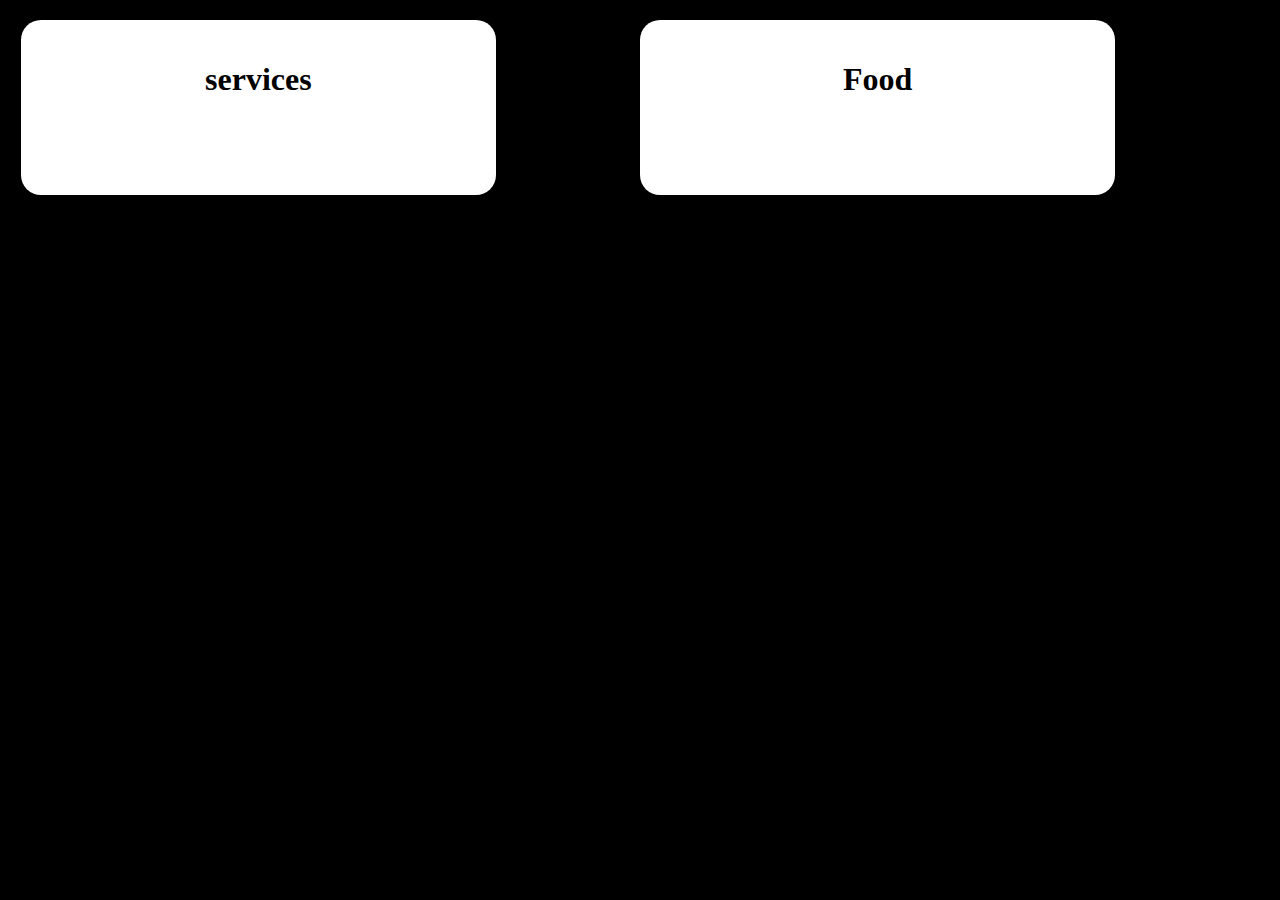
==== amenities.html @ 73bfc089 "added two files for amenities webpage" ====
<!DOCTYPE html>
<html lang="en">
<head>
    <meta charset="UTF-8">
    <meta name="viewport" content="width=device-width, initial-scale=1.0">
    <title>Document</title>
    <link rel="stylesheet" href="acss.css">
</head>
<body>
    <div class="services">
        <div class="text">
            <h1>services</h1>
        </div>
    
    </div>
    <div class="food">
       <div class="text">
        <h1>Food</h1>
       </div>
        
    </div>
    <div class="spa">
        <div class="text">
            <h1>Spa</h1>
        </div>
        
    </div>
        
    
    
</body>
</html>
---- acss.css ----
body{
    background-color: black;
}

.text{
    color: black;
    text-align: center;
}
.services{
    left: 1vw;
    position: relative;
    
    margin-top: 20px;
    border-radius: 20px;
    background-color: rgb(255,255,255);
    background-position: center;
    padding: 20px;
    width: 34vw;
    height: 15vh;
   
}

.food{
    position: absolute;
    top: 0px;
    left: 50vw;
   margin-top: 20px;
   border-radius: 20px;
   background-color: rgb(255,255,255);
   background-position: center;
   padding: 20px;
   width: 34vw;
   height: 15vh;
}
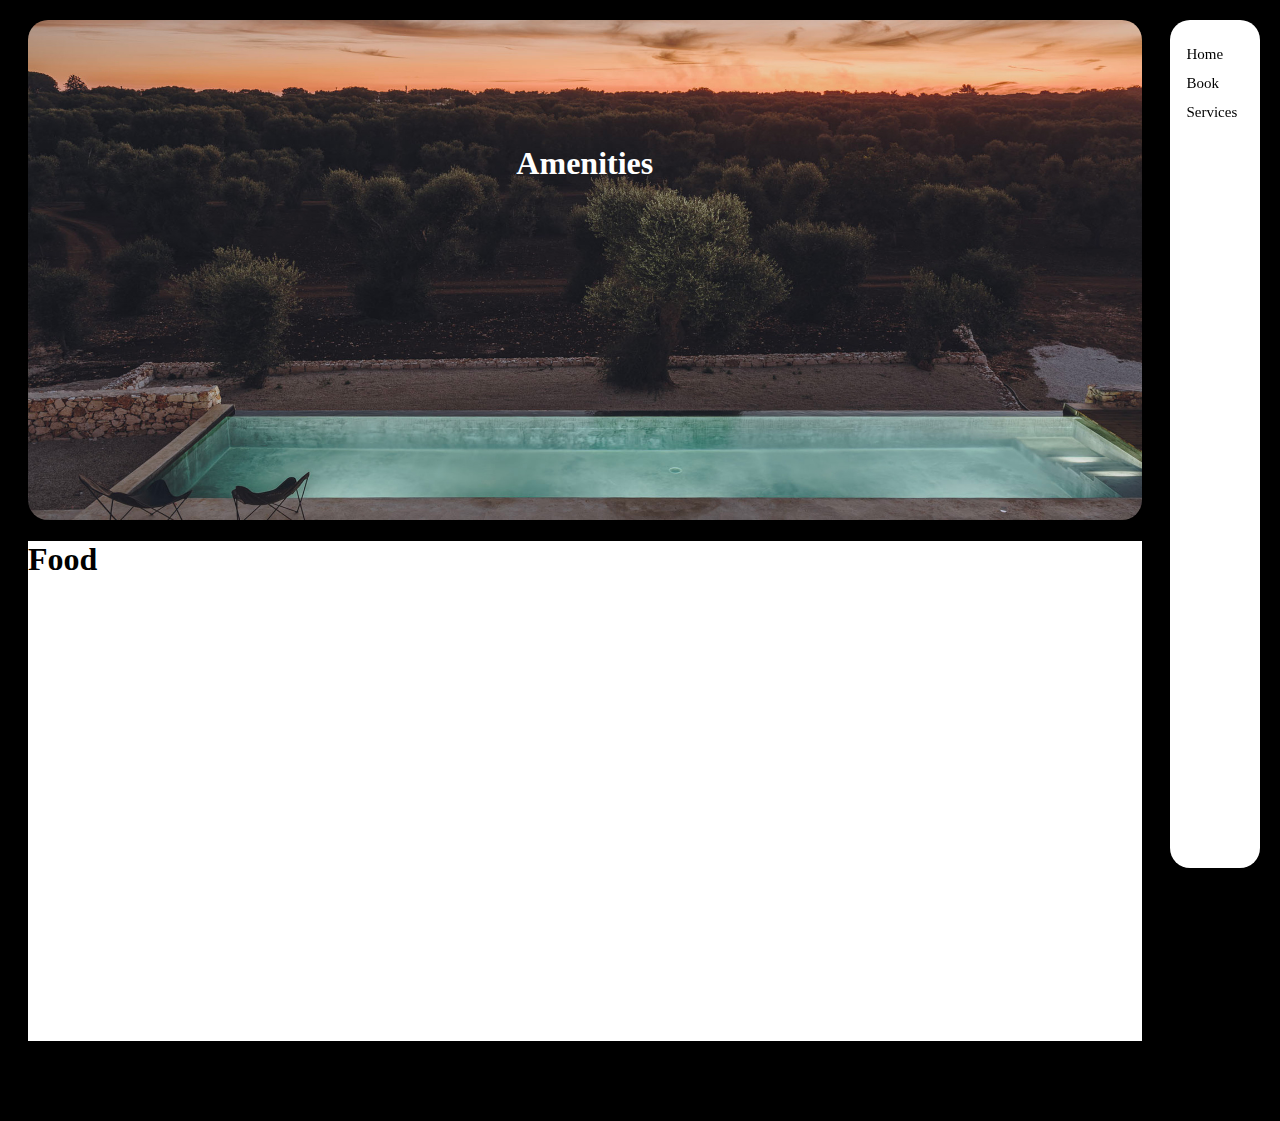
==== commit 5200aedc: "worked a bit on my page" ====
--- a/amenities.html
+++ b/amenities.html
@@ -7,13 +7,23 @@
     <link rel="stylesheet" href="acss.css">
 </head>
 <body>
-    <div class="services">
-        <div class="text">
-            <h1>services</h1>
-        </div>
+
+    <div class="sidenav">
+        <a href="index.html">Home</a>
+        <a href="#">Book</a>
+        <a href="#">Services</a>
+    </div>
+
+    <div class="services-container">
+        <img src="12.jpg" alt="">
+    <div class="services-text">
+        <h1>Amenities</h1>
+    </div>  
+        
+    
     
     </div>
-    <div class="food">
+    <div class="food-container">
        <div class="text">
         <h1>Food</h1>
        </div>
--- a/acss.css
+++ b/acss.css
@@ -1,34 +1,47 @@
 body{
     background-color: black;
 }
-
-.text{
-    color: black;
-    text-align: center;
-}
-.services{
-    left: 1vw;
-    position: relative;
-    
-    margin-top: 20px;
+.sidenav {
+    right: 20px;
+    height: 92vh;
+    width: 7vw; 
+    position: fixed; 
+    background-color: rgb(255, 255, 255); 
+    overflow-x: hidden;
+    padding-top: 20px;
     border-radius: 20px;
-    background-color: rgb(255,255,255);
-    background-position: center;
-    padding: 20px;
-    width: 34vw;
-    height: 15vh;
+}    
+.sidenav a {
+    padding: 6px 8px 6px 16px;
+    font-size: 15px;
+    text-decoration: none;
+    color: #000000;
+    display: block;
+  }
+.services-container{
+   width: 87vw;
+   height: 500px;
+   margin-left: 20px;
+   margin-top: 20px;
+   
    
 }
+.services-container img{
+    width: 87vw;
+    height: 500px;
+    border-radius: 20px;
 
-.food{
-    position: absolute;
-    top: 0px;
-    left: 50vw;
-   margin-top: 20px;
-   border-radius: 20px;
-   background-color: rgb(255,255,255);
-   background-position: center;
-   padding: 20px;
-   width: 34vw;
-   height: 15vh;
+}
+.services-text{
+    text-align: center;
+    color: white;
+   margin-top: -400px;
+
+}
+.food-container{
+    width: 87vw;
+    height: 500px;
+    margin-left: 20px;
+    margin-top: 20px;
+    background-color: white;
 }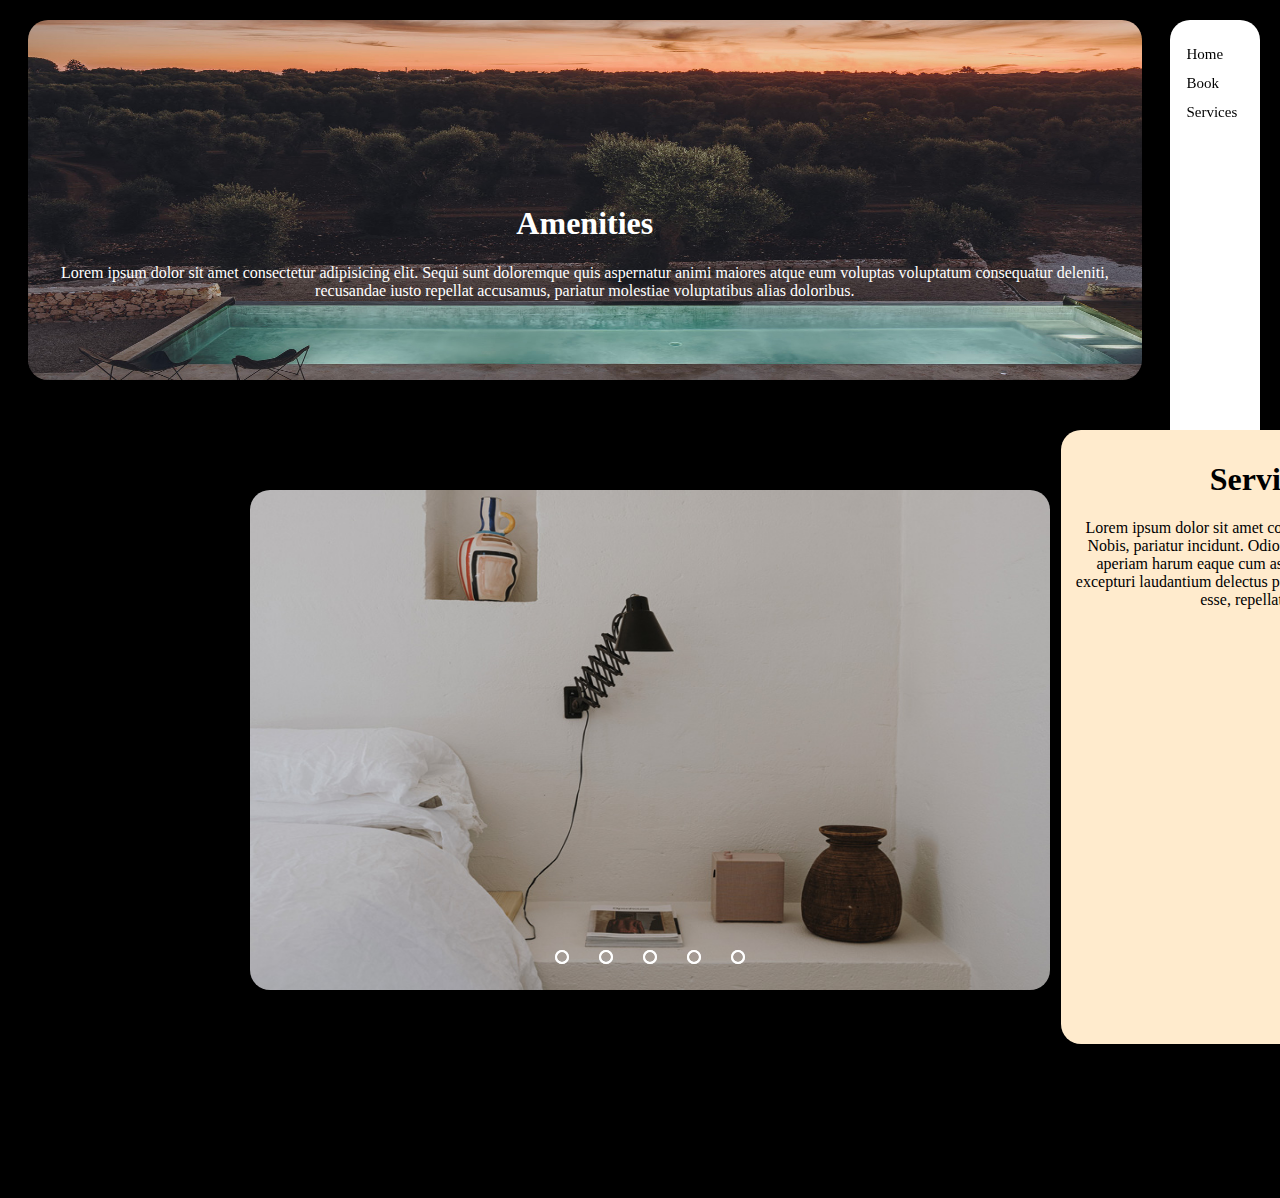
==== commit 6d2c4b7b: "worked a lot on my page and made an image slider" ====
--- a/amenities.html
+++ b/amenities.html
@@ -7,6 +7,7 @@
     <link rel="stylesheet" href="acss.css">
 </head>
 <body>
+    <div id="preloader"></div>
 
     <div class="sidenav">
         <a href="index.html">Home</a>
@@ -18,25 +19,86 @@
         <img src="12.jpg" alt="">
     <div class="services-text">
         <h1>Amenities</h1>
+        <p>Lorem ipsum dolor sit amet consectetur adipisicing elit. Sequi sunt doloremque quis aspernatur animi maiores atque eum voluptas voluptatum consequatur deleniti, recusandae iusto repellat accusamus, pariatur molestiae voluptatibus alias doloribus.</p>
     </div>  
-        
+
+    </div>
+    <div class="food-slides">
+        <section class="section">
+            <div class="slider">
+                <div class="slide">
+                    <input type="radio" name="radio-btn" id="radio1">
+                    <input type="radio" name="radio-btn" id="radio2">
+                    <input type="radio" name="radio-btn" id="radio3">
+                    <input type="radio" name="radio-btn" id="radio4">
+                    <input type="radio" name="radio-btn" id="radio5">
     
+                    <div class="st first">
+                        <img src="25.jpg" alt="">
+                    </div>
+                    <div class="st">
+                        <img src="29.jpg" alt="">
+                    </div>
+                    <div class="st">
+                        <img src="27.jpg" alt="">
+                    </div>
+                    <div class="st">
+                        <img src="30.jpg" alt="">
+                    </div>
+                    <div class="st">
+                        <img src="20.jpg" alt="">
+                    </div>
     
+                    <div class="nav-auto">
+                        <div class="a-b1"></div>
+                        <div class="a-b2"></div>
+                        <div class="a-b3"></div>
+                        <div class="a-b4"></div>
+                        <div class="a-b5"></div>
+                    </div>
+                </div>
+    
+                <div class="nav-m">
+                    <label for="radio1" class="m-btn"></label>
+                    <label for="radio2" class="m-btn"></label>
+                    <label for="radio3" class="m-btn"></label>
+                    <label for="radio4" class="m-btn"></label>
+                    <label for="radio5" class="m-btn"></label>
+                </div>
+            </div>
+    
+        </section>
     </div>
-    <div class="food-container">
-       <div class="text">
-        <h1>Food</h1>
-       </div>
-        
-    </div>
-    <div class="spa">
-        <div class="text">
-            <h1>Spa</h1>
+
+    <div class="services-description-container">
+        <div class="description">
+            <h1>Services</h1>
+            <p>Lorem ipsum dolor sit amet consectetur, adipisicing elit. Nobis, pariatur incidunt. Odio dignissimos accusantium aperiam harum eaque cum asperiores minus laborum excepturi laudantium delectus porro nostrum necessitatibus esse, repellat omnis!</p>
         </div>
         
     </div>
+
+    
+
+    
         
-    
-    
+    <script >
+        var loader = document.getElementById("preloader");
+
+        window.addEventListener("load", function(){
+            loader.style.display="none";
+        })
+    </script>
+    <script type="text/javascript">
+        var counter=1;
+        setInterval(function(){
+            document.getElementById('radio' + counter).checked=true;
+            counter++;
+            if(counter > 5){
+                counter=1;
+            }
+        },5000);
+
+    </script>
 </body>
 </html>--- a/acss.css
+++ b/acss.css
@@ -6,7 +6,7 @@
     height: 92vh;
     width: 7vw; 
     position: fixed; 
-    background-color: rgb(255, 255, 255); 
+    background: white; 
     overflow-x: hidden;
     padding-top: 20px;
     border-radius: 20px;
@@ -20,7 +20,7 @@
   }
 .services-container{
    width: 87vw;
-   height: 500px;
+   height: 40vh;
    margin-left: 20px;
    margin-top: 20px;
    
@@ -28,20 +28,161 @@
 }
 .services-container img{
     width: 87vw;
-    height: 500px;
+    height: 40vh;
     border-radius: 20px;
 
 }
 .services-text{
     text-align: center;
     color: white;
-   margin-top: -400px;
+   margin-top: -200px;
 
 }
-.food-container{
-    width: 87vw;
+
+
+
+
+
+
+
+
+.food-slides{
+    padding: 0;
+    margin-left: 20px;
+    margin-top: -90px;
+    height: 100vh;
+    justify-self: center;
+    align-items: center;
+    background-color:black;
+}
+.section{
+    margin: 0;
+    padding: 0;
+    height: 100vh;
+    display: flex;
+    justify-self: center;
+    align-items: center;
+}
+.slider{
+    width: 800px;
     height: 500px;
-    margin-left: 20px;
-    margin-top: 20px;
+    border-radius: 20px;
+    overflow: hidden;
+}
+.slide{
+    width: 500%;
+    height: 500pv;
+    display: flex;
+}
+.slide input{
+    display: none;
+}
+.st{
+    width: 20%;
+    transition: 1s;
+}
+.st img{
+    width: 800px;
+    height: 500px;
+}
+.nav-m{
+    position: absolute;
+    width: 800px;
+    margin-top: -44px;
+    display: flex;
+    justify-content: center;
+    
+}
+.m-btn{
+    border: 2px solid white;
+    padding: 5px;
+
+    border-radius: 20px;
+    cursor: pointer;
+    transition: 1s;
+}
+.m-btn:not(:last-child){
+    margin-right: 30px;
+}
+.m-btn:hover{
     background-color: white;
+}
+#radio1:checked ~.first{
+    margin-left: 0;
+}
+#radio2:checked ~.first{
+    margin-left: -20%;
+}
+#radio3:checked ~.first{
+    margin-left: -40%;
+}
+#radio4:checked ~.first{
+    margin-left: -60%;
+}
+#radio5:checked ~.first{
+    margin-left: -80%;
+}
+
+.nav-auto{
+    position: absolute;
+    width: 800px;
+    margin-top: 460px;
+    display: flex;
+    justify-content: center;
+}
+.nav-auto div{
+    border: 2px solid white;
+    padding: 5px;
+    border-radius: 10px;
+    transition: 1s;
+}
+.nav-auto div:not(:last-child){
+    margin-right: 30px;
+    justify-content: center;
+}
+#radio1:checked ~ .nav-auto .a-b1{
+    background-color: white;
+}
+#radio2:checked ~ .nav-auto .a-b2{
+    background-color: white;
+}
+#radio3:checked ~ .nav-auto .a-b3{
+    background-color: white;
+}
+#radio4:checked ~ .nav-auto .a-b4{
+    background-color: white;
+}
+#radio5:checked ~ .nav-auto .a-b5{
+    background-color: white;
+}
+.services-description-container{
+    
+    width: 32vw;
+    height: 66vh;
+    position: absolute;
+    margin-left: 117vh;
+    margin-top: -84.5vh;
+    
+}
+.description{
+    height: 66vh;
+    padding: 10px;
+    text-align: center;
+    color: black;
+    border-radius: 20px;
+    background-color: blanchedalmond;
+    
+}
+
+
+
+
+#preloader{
+    background: #000000 url(loader.gif) no-repeat center center;
+    background-size: 30%;
+    height:100vh;
+    width: 100%;
+    position: fixed;
+    z-index: 100;
+
 }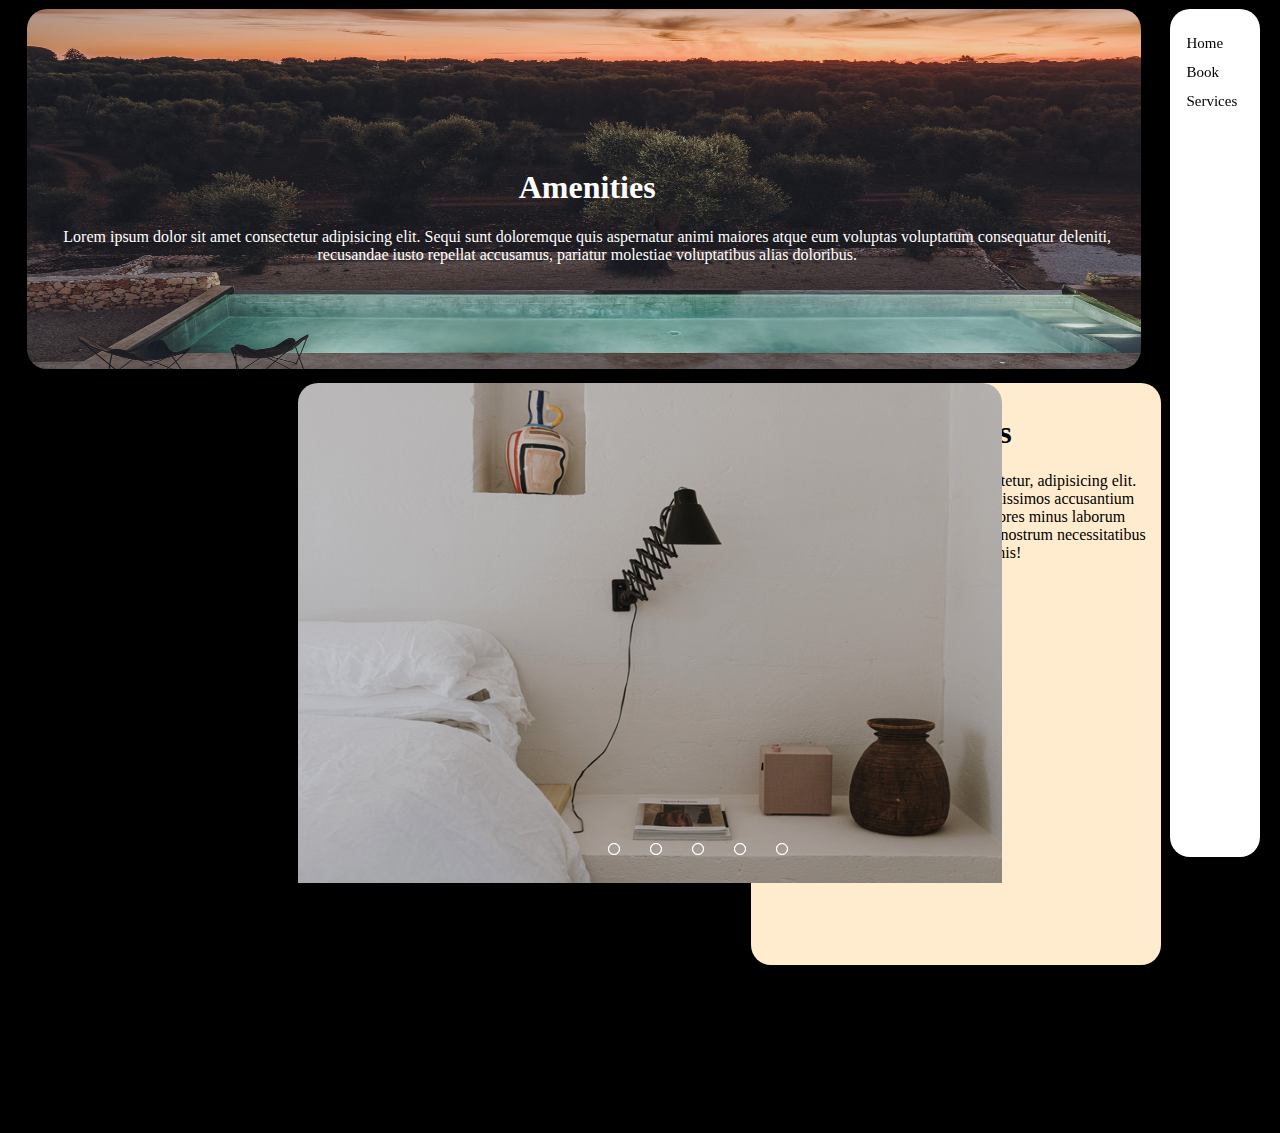
==== commit 0051dced: "worked on the spacing" ====
--- a/amenities.html
+++ b/amenities.html
@@ -15,15 +15,15 @@
         <a href="#">Services</a>
     </div>
 
-    <div class="services-container">
+    <div class="amenities-container">
         <img src="12.jpg" alt="">
-    <div class="services-text">
+    <div class="amenities-text">
         <h1>Amenities</h1>
         <p>Lorem ipsum dolor sit amet consectetur adipisicing elit. Sequi sunt doloremque quis aspernatur animi maiores atque eum voluptas voluptatum consequatur deleniti, recusandae iusto repellat accusamus, pariatur molestiae voluptatibus alias doloribus.</p>
     </div>  
 
     </div>
-    <div class="food-slides">
+    <div class="services-slides">
         <section class="section">
             <div class="slider">
                 <div class="slide">
--- a/acss.css
+++ b/acss.css
@@ -18,24 +18,24 @@
     color: #000000;
     display: block;
   }
-.services-container{
-   width: 87vw;
+.amenities-container{
+   width: 87.5vw;
    height: 40vh;
-   margin-left: 20px;
-   margin-top: 20px;
+   margin-left: 1.5vw;
+   margin-top: 1vh;
    
    
 }
-.services-container img{
+.amenities-container img{
     width: 87vw;
     height: 40vh;
     border-radius: 20px;
 
 }
-.services-text{
+.amenities-text{
     text-align: center;
     color: white;
-   margin-top: -200px;
+   margin-top: -25vh;
 
 }
 
@@ -46,10 +46,10 @@
 
 
 
-.food-slides{
+.services-slides{
     padding: 0;
-    margin-left: 20px;
-    margin-top: -90px;
+    margin-left: 1.5vw;
+    margin-top: -16vh;
     height: 100vh;
     justify-self: center;
     align-items: center;
@@ -64,8 +64,8 @@
     align-items: center;
 }
 .slider{
-    width: 800px;
-    height: 500px;
+    width: 55vw;
+    height: 65vh;
     border-radius: 20px;
     overflow: hidden;
 }
@@ -94,7 +94,7 @@
     
 }
 .m-btn{
-    border: 2px solid white;
+    border: 0.1px solid white;
     padding: 5px;
 
     border-radius: 20px;
@@ -131,7 +131,7 @@
     justify-content: center;
 }
 .nav-auto div{
-    border: 2px solid white;
+    border: 0.1px solid white;
     padding: 5px;
     border-radius: 10px;
     transition: 1s;
@@ -155,17 +155,21 @@
 #radio5:checked ~ .nav-auto .a-b5{
     background-color: white;
 }
+
+.services-description-container :hover{
+    background-color: teal;
+}
 .services-description-container{
     
     width: 32vw;
-    height: 66vh;
-    position: absolute;
-    margin-left: 117vh;
-    margin-top: -84.5vh;
+    height: 65vh;
+    float: right;
+    margin-top: -82.5vh;
+    margin-right: 8.7vw;
     
 }
 .description{
-    height: 66vh;
+    height: 62.5vh;
     padding: 10px;
     text-align: center;
     color: black;
@@ -173,6 +177,7 @@
     background-color: blanchedalmond;
     
 }
+
 
 
 
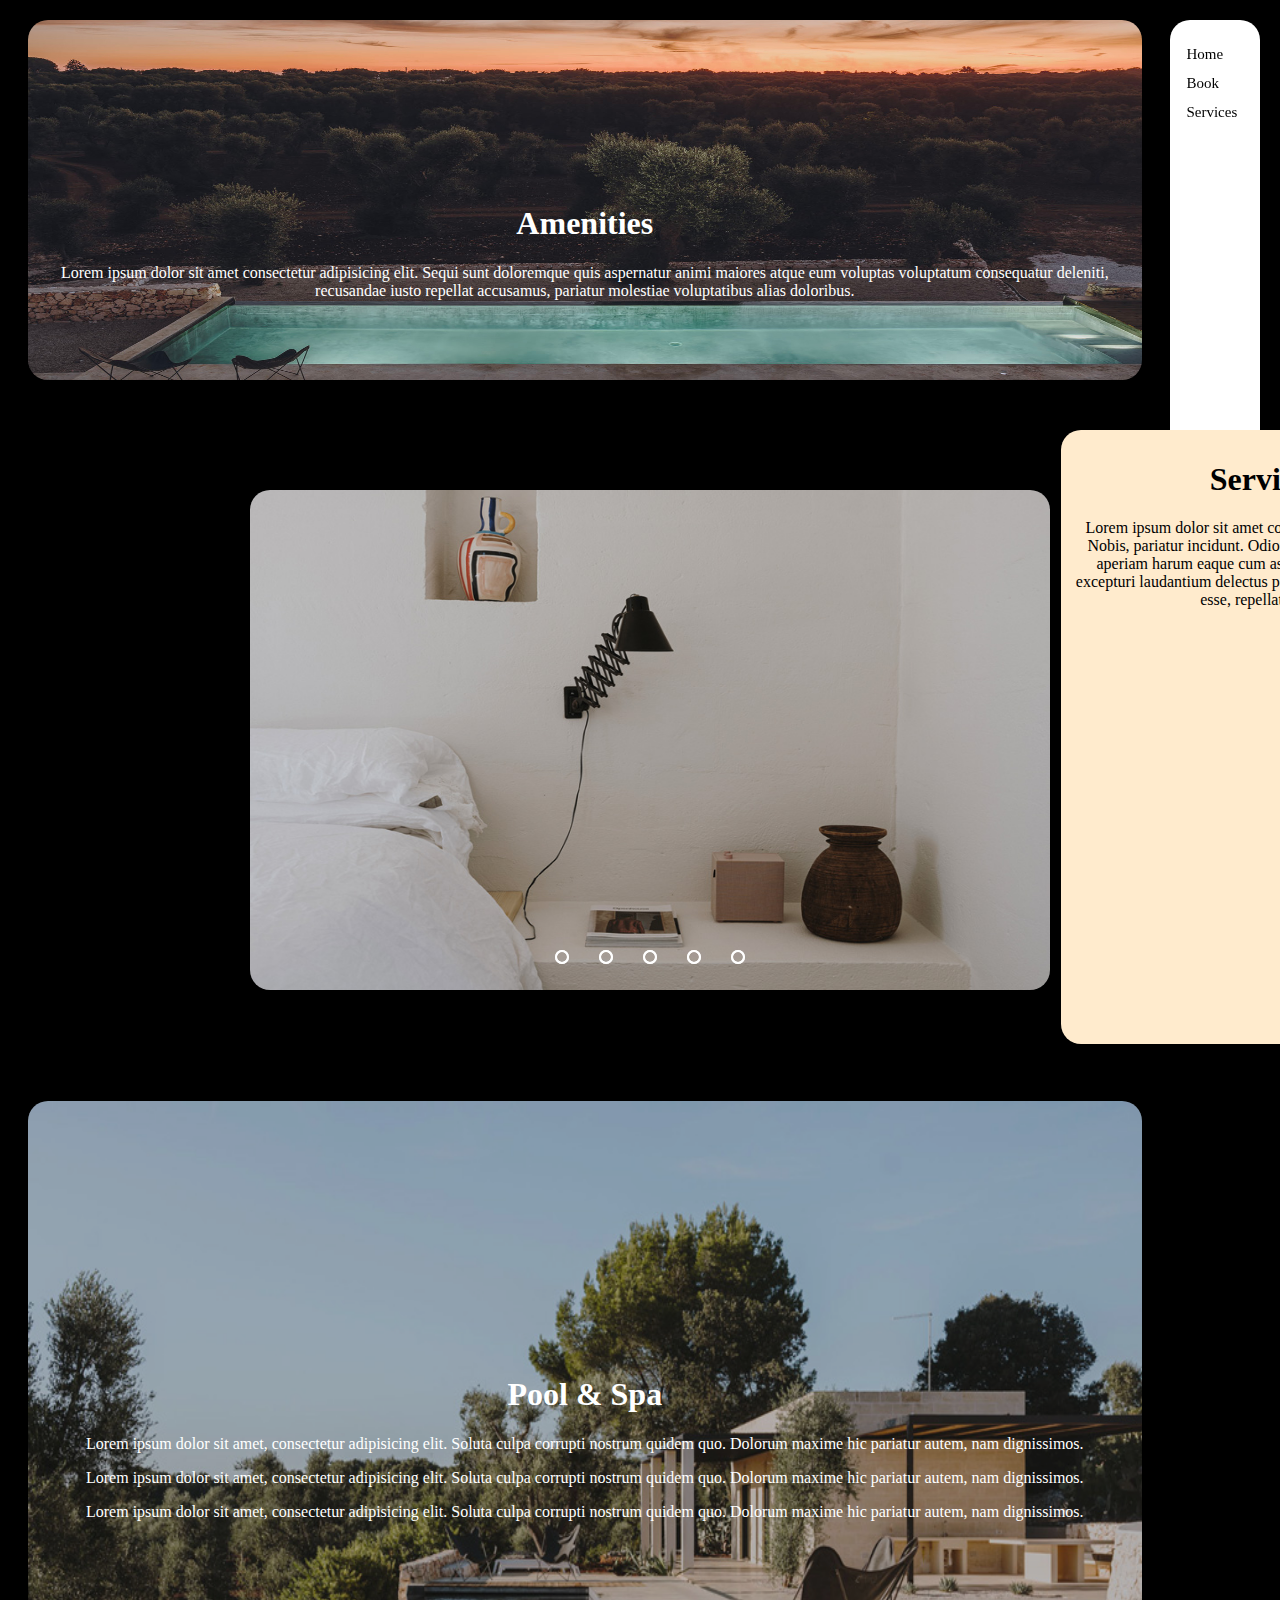
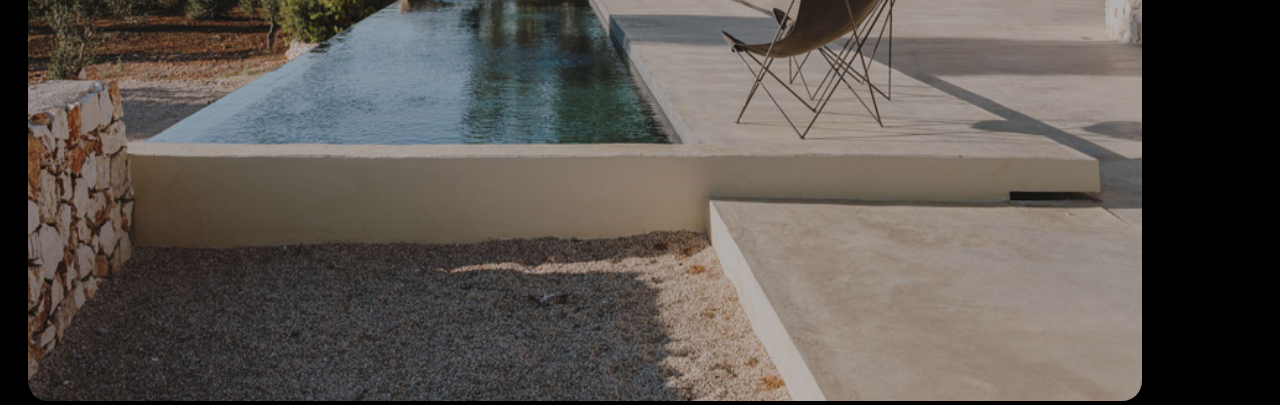
==== commit 01ebfec3: "just to catch up the main with my local" ====
--- a/amenities.html
+++ b/amenities.html
@@ -40,7 +40,7 @@
                         <img src="29.jpg" alt="">
                     </div>
                     <div class="st">
-                        <img src="27.jpg" alt="">
+                        <img src="26.jpg" alt="">
                     </div>
                     <div class="st">
                         <img src="30.jpg" alt="">
@@ -78,10 +78,21 @@
         
     </div>
 
-    
+    <div class="pool-container">
+        <div class="pool-pic">
+            <img src="27.jpg" alt="">
+        </div>
+        <div class="pool-text">
+            <h1>Pool & Spa</h1>
+            <p>Lorem ipsum dolor sit amet, consectetur adipisicing elit. Soluta culpa corrupti nostrum quidem quo. Dolorum maxime hic pariatur autem, nam dignissimos. </p>
+            <p>Lorem ipsum dolor sit amet, consectetur adipisicing elit. Soluta culpa corrupti nostrum quidem quo. Dolorum maxime hic pariatur autem, nam dignissimos. </p>
+            <p>Lorem ipsum dolor sit amet, consectetur adipisicing elit. Soluta culpa corrupti nostrum quidem quo. Dolorum maxime hic pariatur autem, nam dignissimos. </p>
+        </div>
+    </div>
+
+
 
     
-        
     <script >
         var loader = document.getElementById("preloader");
 
@@ -89,6 +100,7 @@
             loader.style.display="none";
         })
     </script>
+
     <script type="text/javascript">
         var counter=1;
         setInterval(function(){
--- a/acss.css
+++ b/acss.css
@@ -19,10 +19,10 @@
     display: block;
   }
 .amenities-container{
-   width: 87.5vw;
+   width: 87vw;
    height: 40vh;
-   margin-left: 1.5vw;
-   margin-top: 1vh;
+   margin-left: 20px;
+   margin-top: 20px;
    
    
 }
@@ -35,7 +35,7 @@
 .amenities-text{
     text-align: center;
     color: white;
-   margin-top: -25vh;
+   margin-top: -200px;
 
 }
 
@@ -48,8 +48,8 @@
 
 .services-slides{
     padding: 0;
-    margin-left: 1.5vw;
-    margin-top: -16vh;
+    margin-left: 20px;
+    margin-top: -90px;
     height: 100vh;
     justify-self: center;
     align-items: center;
@@ -64,8 +64,8 @@
     align-items: center;
 }
 .slider{
-    width: 55vw;
-    height: 65vh;
+    width: 800px;
+    height: 500px;
     border-radius: 20px;
     overflow: hidden;
 }
@@ -94,7 +94,7 @@
     
 }
 .m-btn{
-    border: 0.1px solid white;
+    border: 2px solid white;
     padding: 5px;
 
     border-radius: 20px;
@@ -131,7 +131,7 @@
     justify-content: center;
 }
 .nav-auto div{
-    border: 0.1px solid white;
+    border: 2px solid white;
     padding: 5px;
     border-radius: 10px;
     transition: 1s;
@@ -155,21 +155,17 @@
 #radio5:checked ~ .nav-auto .a-b5{
     background-color: white;
 }
-
-.services-description-container :hover{
-    background-color: teal;
-}
 .services-description-container{
     
     width: 32vw;
-    height: 65vh;
-    float: right;
-    margin-top: -82.5vh;
-    margin-right: 8.7vw;
+    height: 66vh;
+    position: absolute;
+    margin-left: 117vh;
+    margin-top: -84.5vh;
     
 }
 .description{
-    height: 62.5vh;
+    height: 66vh;
     padding: 10px;
     text-align: center;
     color: black;
@@ -177,9 +173,28 @@
     background-color: blanchedalmond;
     
 }
-
-
-
+.pool-container{
+    width: 87vw;
+    height: auto;
+    
+    margin-left: 20px;
+    margin-top: -89px;
+}
+.pool-pic img{
+    width: 87vw;
+    height: 100vh;
+    border-radius: 20px;
+    opacity: .8;
+    
+}
+.pool-text{
+    color: white;
+    text-align: center;
+    margin-top: -650px;
+    
+    z-index: 2;
+    position: relative;
+}
 
 
 #preloader{
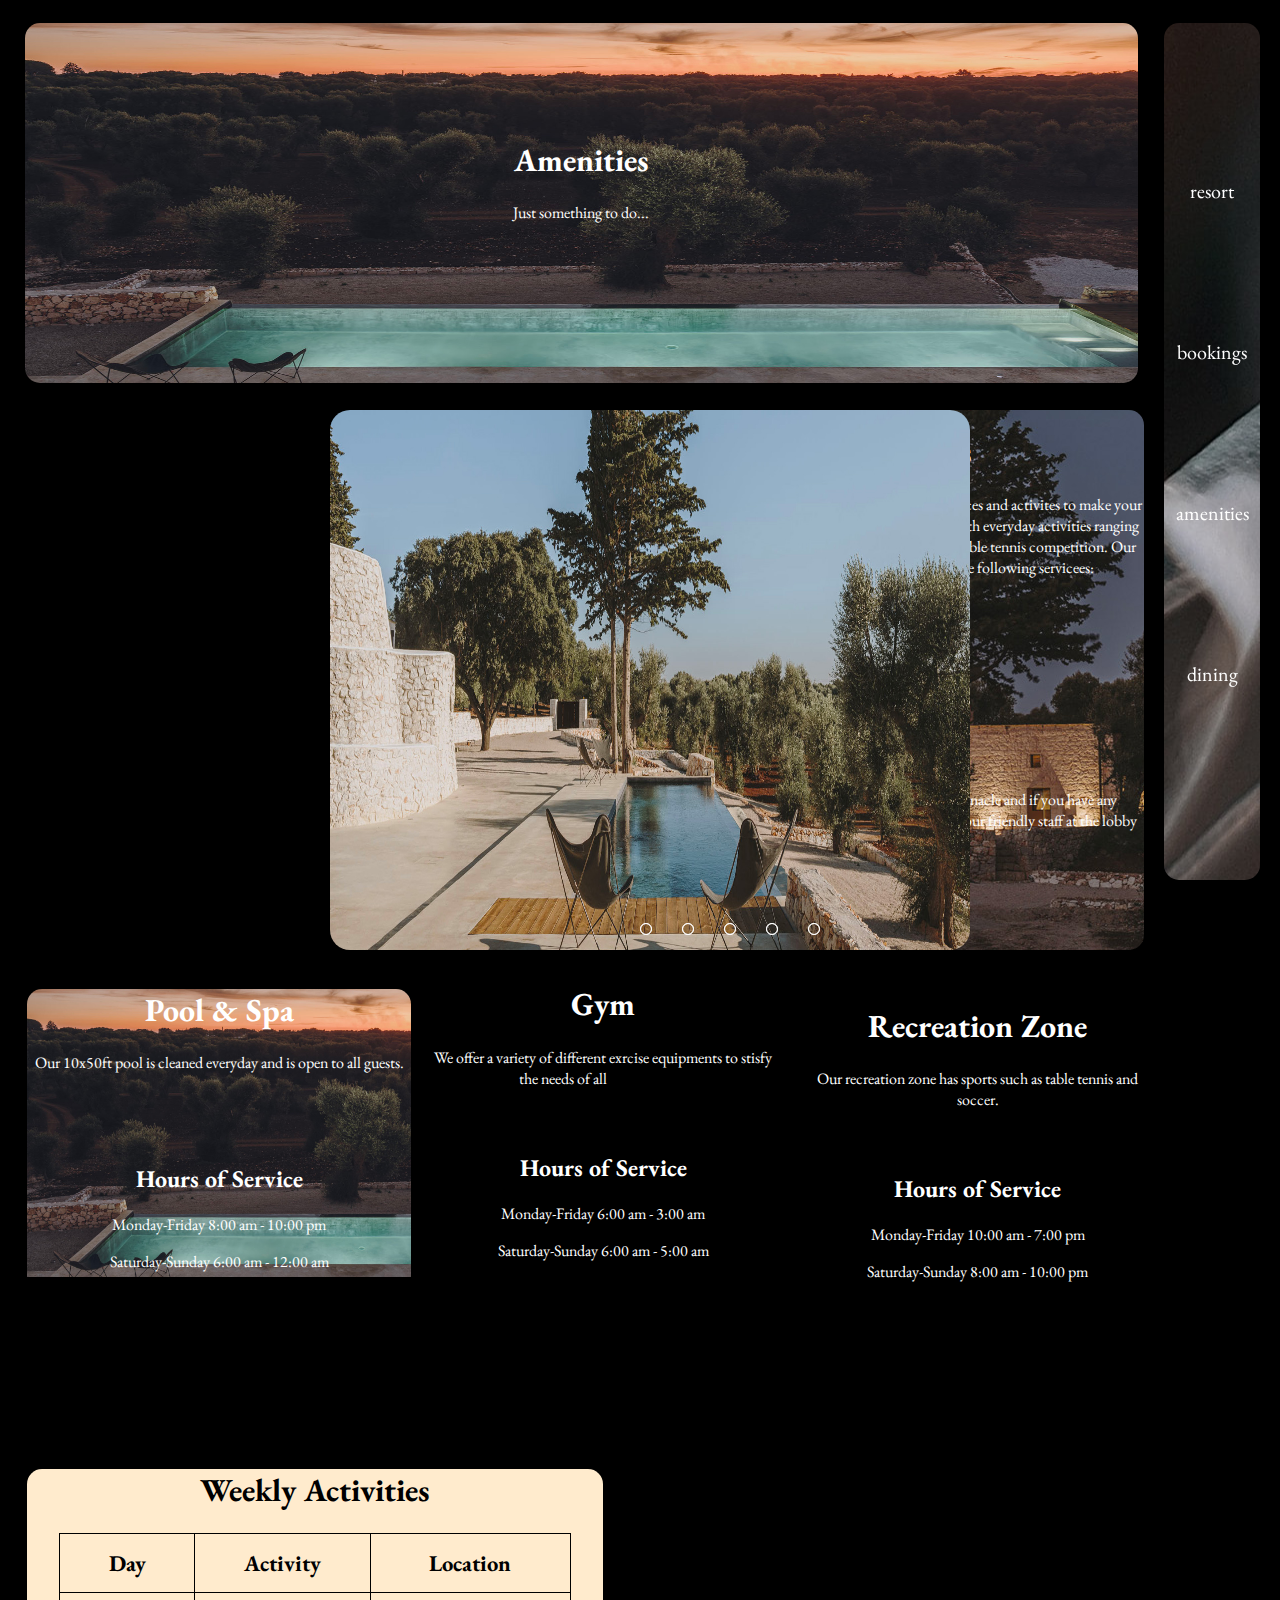
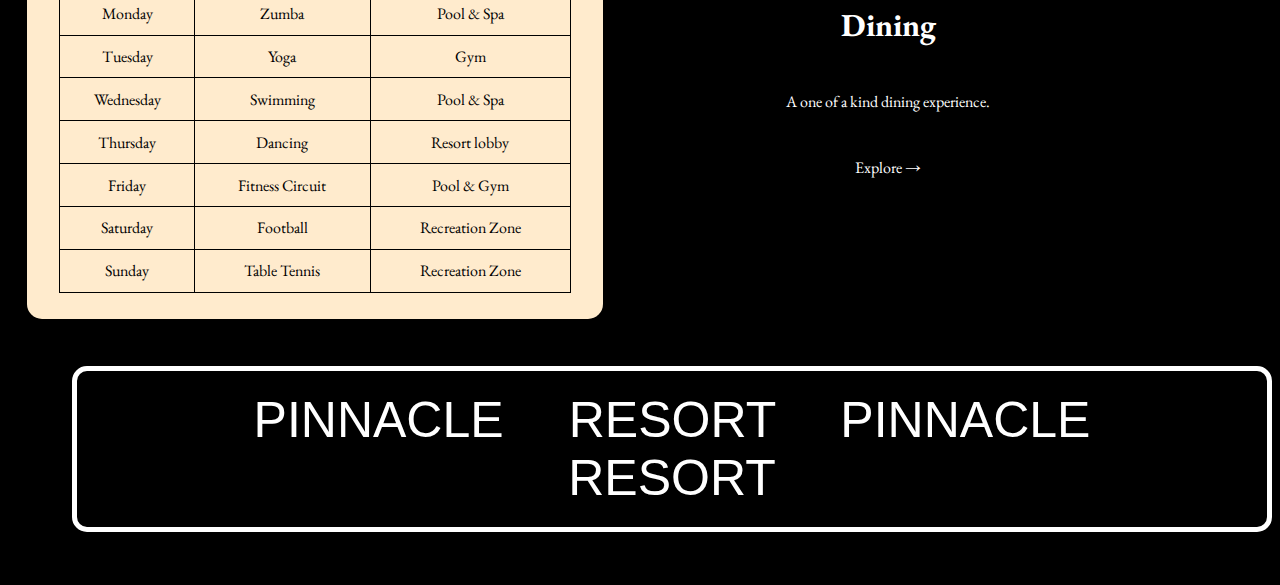
==== commit 69ca3d09: "Finished the amenities page and added some js to be able to change backround when pressed Pinnacle R" ====
--- a/amenities.html
+++ b/amenities.html
@@ -5,22 +5,32 @@
     <meta name="viewport" content="width=device-width, initial-scale=1.0">
     <title>Document</title>
     <link rel="stylesheet" href="acss.css">
+    <script src="app.js"></script>
+    <link rel="stylesheet" href="https://fonts.googleapis.com/css?family=EB Garamond">
+    <style>   
+        body{
+            font-family: 'EB Garamond', serif        }
+    </style>
 </head>
 <body>
     <div id="preloader"></div>
 
     <div class="sidenav">
-        <a href="index.html">Home</a>
-        <a href="#">Book</a>
-        <a href="#">Services</a>
-    </div>
-
+        <a href="index.html">resort</a>
+        <a href="book.html">bookings</a>
+        <a href="amenities.html">amenities</a>     
+        <a href="history.html">dining</a>        
+   
+    </div>
+
+    
     <div class="amenities-container">
         <img src="12.jpg" alt="">
     <div class="amenities-text">
         <h1>Amenities</h1>
-        <p>Lorem ipsum dolor sit amet consectetur adipisicing elit. Sequi sunt doloremque quis aspernatur animi maiores atque eum voluptas voluptatum consequatur deleniti, recusandae iusto repellat accusamus, pariatur molestiae voluptatibus alias doloribus.</p>
-    </div>  
+        <p>Just something to do...</p>
+    </div>
+
 
     </div>
     <div class="services-slides">
@@ -34,19 +44,19 @@
                     <input type="radio" name="radio-btn" id="radio5">
     
                     <div class="st first">
-                        <img src="25.jpg" alt="">
-                    </div>
-                    <div class="st">
-                        <img src="29.jpg" alt="">
-                    </div>
-                    <div class="st">
-                        <img src="26.jpg" alt="">
-                    </div>
-                    <div class="st">
-                        <img src="30.jpg" alt="">
-                    </div>
-                    <div class="st">
-                        <img src="20.jpg" alt="">
+                        <img src="13.jpg" alt="">
+                    </div>
+                    <div class="st">
+                        <img src="tabletennis.jpg" alt="">
+                    </div>
+                    <div class="st">
+                        <img src="gym.jpg" alt="">
+                    </div>
+                    <div class="st">
+                        <img src="rest.jpg" alt="">
+                    </div>
+                    <div class="st">
+                        <img src="2.jpg" alt="">
                     </div>
     
                     <div class="nav-auto">
@@ -70,25 +80,99 @@
         </section>
     </div>
 
-    <div class="services-description-container">
-        <div class="description">
-            <h1>Services</h1>
-            <p>Lorem ipsum dolor sit amet consectetur, adipisicing elit. Nobis, pariatur incidunt. Odio dignissimos accusantium aperiam harum eaque cum asperiores minus laborum excepturi laudantium delectus porro nostrum necessitatibus esse, repellat omnis!</p>
+    <div class="services-description-container" style="background-image: url('31.jpg');">
+        
+            <h1 style="color: white;">Services</h1>
+            <p style="color: white;">Pinnacle offers an exeptional amount of services and activites to make your stay unforgettable. We also provide guests with everyday activities ranging from a ralaxing yoga class to a competitive table tennis competition. Our resort gives our guests access to the the following servicees:</p>
+            <ul style="color: white;">
+                <li>Pool & Spa</li>
+                <li>Gym</li>
+                <li>Recreation Zone</li>
+                <li>Bar & Resturants</li>
+                <li>Cultural shops</li>
+              </ul>
+            <p style="color: white; margin-top: 10vh;">We wish you all for an exciting stay at Pinnacle and if you have any questions regarding our services, please visit our friendly staff at the lobby front desk.</p>        
+    </div>
+    
+    <div class="pool">
+        <h1>Pool & Spa</h1>
+        <p>Our 10x50ft pool is cleaned everyday and is open to all guests.</p>
+        <h2>Hours of Service</h2>
+        <p>Monday-Friday    8:00 am - 10:00 pm</p>
+        <p>Saturday-Sunday  6:00 am - 12:00 am</p>
+            
+        </ul>
+    </div>
+    <div class="gym">
+        <h1>Gym</h1>
+        <p>We offer a variety of different exrcise equipments to stisfy the needs of all </p>
+        <h2>Hours of Service</h2>
+        <p>Monday-Friday    6:00 am - 3:00 am</p>
+        <p>Saturday-Sunday  6:00 am - 5:00 am</p>
+    </div>
+    <div class="reczone">
+        <h1>Recreation Zone</h1>
+        <p>Our recreation zone has sports such as table tennis and soccer.</p>
+        <h2>Hours of Service</h2>
+        <p>Monday-Friday    10:00 am - 7:00 pm</p>
+        <p>Saturday-Sunday  8:00 am - 10:00 pm</p>
+    </div>
+    
+    <div class="events">
+        <h1>Weekly Activities</h1>
+        <table>
+            <tr>
+              <th>Day</th>
+              <th>Activity</th>
+              <th>Location</th>
+            </tr>
+            <tr>
+              <td>Monday</td>
+              <td>Zumba</td>
+              <td>Pool & Spa</td>
+            </tr>
+            <tr>
+              <td>Tuesday</td>
+              <td>Yoga</td>
+              <td>Gym</td>
+            </tr>
+            <tr>
+                <td>Wednesday</td>
+                <td>Swimming</td>
+                <td>Pool & Spa</td>
+              </tr>
+              <tr>
+                <td>Thursday</td>
+                <td>Dancing</td>
+                <td>Resort lobby</td>
+              </tr>
+              <tr>
+                <td>Friday</td>
+                <td>Fitness Circuit</td>
+                <td>Pool & Gym</td>
+              </tr>
+              <tr>
+                <td>Saturday</td>
+                <td>Football</td>
+                <td>Recreation Zone</td>
+              </tr>
+              <tr>
+                <td>Sunday</td>
+                <td>Table Tennis</td>
+                <td>Recreation Zone</td>
+              </tr>
+
+          </table>
+    </div>
+    <a href="dining.html">
+        <div class="dining" style="background-image:url('food.jpg');">
+            <h1 style="color: white;">Dining</h1>
+            <p style="color: white;">A one of a kind dining experience.</p>
+            <p style="color: white;">Explore →</p>
         </div>
-        
-    </div>
-
-    <div class="pool-container">
-        <div class="pool-pic">
-            <img src="27.jpg" alt="">
-        </div>
-        <div class="pool-text">
-            <h1>Pool & Spa</h1>
-            <p>Lorem ipsum dolor sit amet, consectetur adipisicing elit. Soluta culpa corrupti nostrum quidem quo. Dolorum maxime hic pariatur autem, nam dignissimos. </p>
-            <p>Lorem ipsum dolor sit amet, consectetur adipisicing elit. Soluta culpa corrupti nostrum quidem quo. Dolorum maxime hic pariatur autem, nam dignissimos. </p>
-            <p>Lorem ipsum dolor sit amet, consectetur adipisicing elit. Soluta culpa corrupti nostrum quidem quo. Dolorum maxime hic pariatur autem, nam dignissimos. </p>
-        </div>
-    </div>
+    </a>
+    <button class="color-button" onclick="changeColor()">PINNACLE RESORT PINNACLE RESORT </button>
+    
 
 
 
--- a/acss.css
+++ b/acss.css
@@ -1,78 +1,87 @@
+/*/////////////////CSS for amenities///////////////////////*/
 body{
     background-color: black;
+    
+    
 }
 .sidenav {
     right: 20px;
-    height: 92vh;
-    width: 7vw; 
+    height: 93vh;
+    width: 7.5vw; 
     position: fixed; 
-    background: white; 
     overflow-x: hidden;
     padding-top: 20px;
-    border-radius: 20px;
+    border-radius: 15px;
+    background-image: url(42.jpg);
+    background-position: right;
+    background-size:auto;
 }    
 .sidenav a {
-    padding: 6px 8px 6px 16px;
-    font-size: 15px;
+    text-align: center;
+    padding-top: 15vh;
+    font-size: 20px;
     text-decoration: none;
-    color: #000000;
+    color: #ffffff;
     display: block;
   }
+
 .amenities-container{
-   width: 87vw;
-   height: 40vh;
-   margin-left: 20px;
-   margin-top: 20px;
+    width: 87vw;
+    height: 40vh;
+   margin-left: 1.3vw;
+   margin-top: 2.5vh;
+
    
    
 }
 .amenities-container img{
     width: 87vw;
     height: 40vh;
-    border-radius: 20px;
+    border-radius: 15px;
 
 }
 .amenities-text{
     text-align: center;
     color: white;
-   margin-top: -200px;
-
-}
-
-
-
-
-
-
-
-
-.services-slides{
+   margin-top: -30vh;
+   position: static;
+
+}
+
+
+
+
+
+
+
+
+
+    
+
+.section{
+    margin-top: -12vh;
+    margin-left: 1.5vw;
     padding: 0;
-    margin-left: 20px;
-    margin-top: -90px;
-    height: 100vh;
-    justify-self: center;
-    align-items: center;
-    background-color:black;
-}
-.section{
-    margin: 0;
-    padding: 0;
-    height: 100vh;
+    height: 90vh;
     display: flex;
     justify-self: center;
     align-items: center;
+    
 }
 .slider{
-    width: 800px;
-    height: 500px;
+    width: 50vw;
+    height: 60vh;
     border-radius: 20px;
     overflow: hidden;
+    background-color: thistle;
+    
 }
 .slide{
     width: 500%;
-    height: 500pv;
+    height: 64vh;
     display: flex;
+    
+    
 }
 .slide input{
     display: none;
@@ -82,19 +91,19 @@
     transition: 1s;
 }
 .st img{
-    width: 800px;
-    height: 500px;
+    width: 52vw;
+    height: 64vh;
 }
 .nav-m{
     position: absolute;
     width: 800px;
-    margin-top: -44px;
+    margin-top: -7vh;
     display: flex;
     justify-content: center;
     
 }
 .m-btn{
-    border: 2px solid white;
+    border: 0.1px solid white;
     padding: 5px;
 
     border-radius: 20px;
@@ -126,12 +135,12 @@
 .nav-auto{
     position: absolute;
     width: 800px;
-    margin-top: 460px;
+    margin-top: 57vh;
     display: flex;
     justify-content: center;
 }
 .nav-auto div{
-    border: 2px solid white;
+    border: 0.1px solid white;
     padding: 5px;
     border-radius: 10px;
     transition: 1s;
@@ -155,46 +164,171 @@
 #radio5:checked ~ .nav-auto .a-b5{
     background-color: white;
 }
+
+
+
+
 .services-description-container{
     
-    width: 32vw;
-    height: 66vh;
-    position: absolute;
-    margin-left: 117vh;
-    margin-top: -84.5vh;
-    
-}
-.description{
-    height: 66vh;
-    padding: 10px;
-    text-align: center;
+    
+    
+    background-repeat: no-repeat;
+    background-position: center;
+    width: 35vw;
+    height: 60vh;
+    float: right;
+    border-radius: 15px;
+    margin-top: -75vh;
+    margin-right: 10vw;
+
+    
+}
+
+
+.services-description-container h1, p{
+    text-align: center;
+    
+} 
+
+.pool{
+    margin-top: -13vh;
+    width: 30vw;
+    height: 50vh;
+    background-image: url('12.jpg');
+    background-size: 150%;
+    background-repeat: no-repeat;
+    margin-left:1.5vw ;
+    border-radius: 15px;
+    color: white;
+    
+}
+.pool h1{
+    text-align: center;
+    
+}
+.pool h2{
+    margin-top: 10vh;
+    text-align: center;
+    
+}
+.gym{
+    width: 27vw;
+    height: 50vh;
+    background-image: url('gym2.jpg');
+    background-size: 150%;
+    background-repeat: no-repeat;
+    border-radius: 15px;
+    margin-left: 33vw;
+    margin-top: -53vh;
+    color: white;
+}
+.gym h1{
+    text-align: center;
+}
+.gym p{
+    text-align: center;
+}
+.gym h2{
+    margin-top: 7vh;
+    text-align: center
+}
+.reczone{
+    width: 26vw;
+    height: 50vh;
+    background-image: url('scc.jpg');
+    background-size: 130%;
+    background-repeat: no-repeat;
+    border-radius: 15px;
+    float: right;
+    margin-top: -50vh;
+    margin-right: 10vw;
+    color: white;
+}
+.reczone h1{
+    text-align: center;
+}
+.reczone p{
+    text-align: center;
+}
+.reczone h2{
+    margin-top: 7vh;
+    text-align: center
+}
+.color-button{
+    font-size: 50px;
+    padding: 20px 45px;
+    background-color: transparent;
+    border: 5px solid white;
+    border-radius: 15px;
+    color: white;
+    cursor: pointer;
+    outline: none;
+    margin-top: -10vh;
+    margin-bottom: 5vh;
+    margin-left: 5vw;
+    word-spacing: 4vw;
+    margin-top: 5vh;
+}
+
+
+
+
+
+.events{
     color: black;
-    border-radius: 20px;
+    margin-top: 4vh;
     background-color: blanchedalmond;
-    
-}
-.pool-container{
-    width: 87vw;
-    height: auto;
-    
-    margin-left: 20px;
-    margin-top: -89px;
-}
-.pool-pic img{
-    width: 87vw;
-    height: 100vh;
-    border-radius: 20px;
-    opacity: .8;
-    
-}
-.pool-text{
-    color: white;
-    text-align: center;
-    margin-top: -650px;
-    
-    z-index: 2;
-    position: relative;
-}
+    border-radius: 15px;
+    width: 45vw;
+    height: 50vh;
+    margin-left: 1.5vw;
+  
+    
+    
+}
+table, th, td {
+    border: 1px solid black;
+    
+    
+
+  }
+th{
+    font-size: 2.5vh;
+    
+}
+table{
+    
+    border-collapse: collapse;
+    width: 40vw;
+    height: 40vh;
+    text-align: center;
+    border-radius: 15px;
+    margin: auto;
+    
+}
+h1{
+    text-align: center;
+}
+.dining{
+    background-image: url(38.jpg);
+    background-size: 100%;
+    background-position: center;
+    width: 40vw;
+    height: 50.2vh;
+    text-align: center;
+    float: right;
+    border-radius: 15px;
+    margin-right: 10vw;
+    margin-top: -50vh;
+    
+}
+.dining p{
+    margin-top: 5vh;
+}
+.dining h1{
+    margin-top: 15vh;
+}
+
 
 
 #preloader{
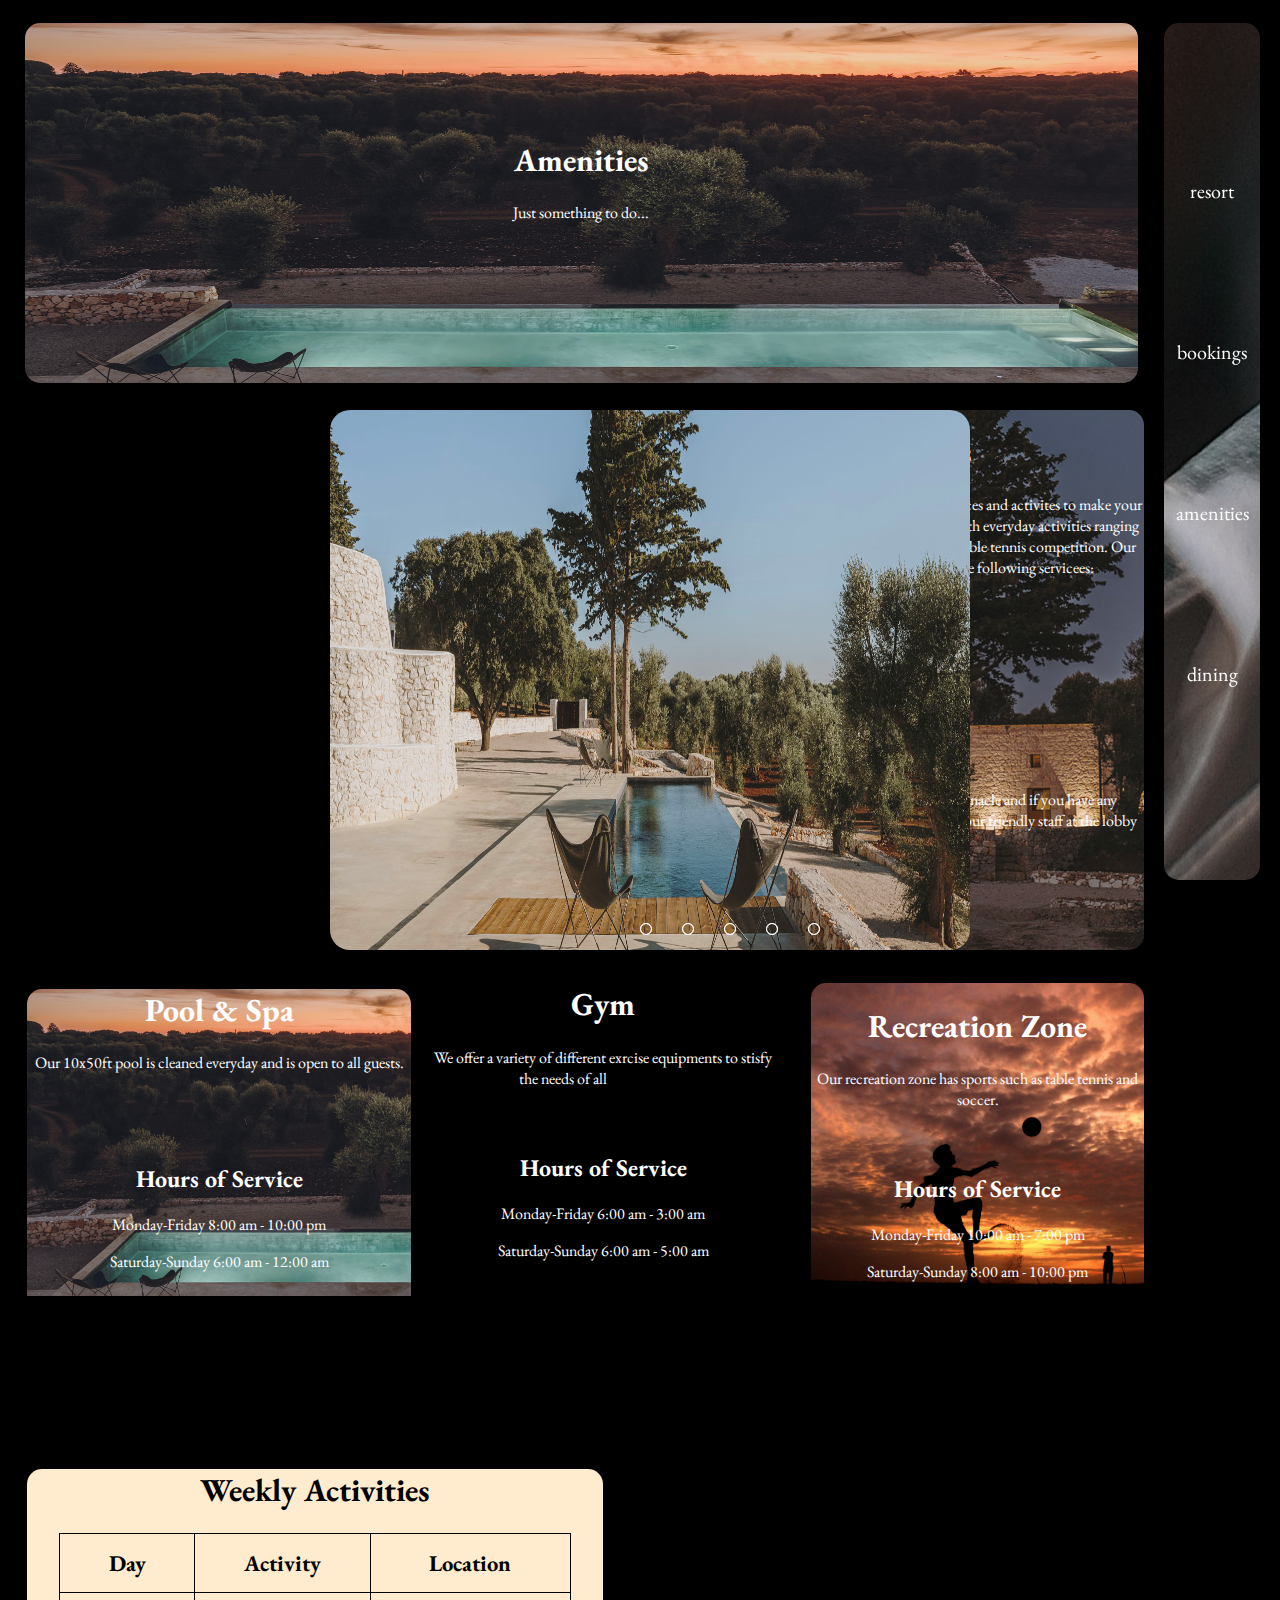
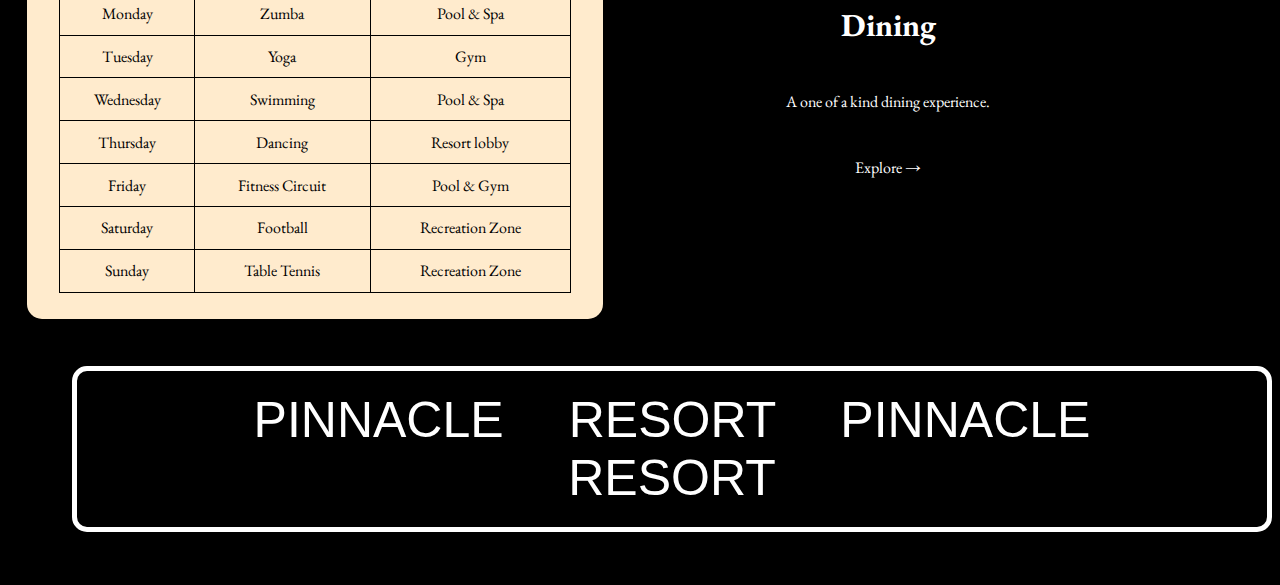
==== commit b7c9f5c6: "almost finished the dining page just need to add the description of food" ====
--- a/amenities.html
+++ b/amenities.html
@@ -3,7 +3,7 @@
 <head>
     <meta charset="UTF-8">
     <meta name="viewport" content="width=device-width, initial-scale=1.0">
-    <title>Document</title>
+    <title>Amenities</title>
     <link rel="stylesheet" href="acss.css">
     <script src="app.js"></script>
     <link rel="stylesheet" href="https://fonts.googleapis.com/css?family=EB Garamond">
@@ -17,9 +17,9 @@
 
     <div class="sidenav">
         <a href="index.html">resort</a>
-        <a href="book.html">bookings</a>
+        <a href="booking.html">bookings</a>
         <a href="amenities.html">amenities</a>     
-        <a href="history.html">dining</a>        
+        <a href="dining.html">dining</a>        
    
     </div>
 
--- a/acss.css
+++ b/acss.css
@@ -195,7 +195,7 @@
     width: 30vw;
     height: 50vh;
     background-image: url('12.jpg');
-    background-size: 150%;
+    background-size: 160%;
     background-repeat: no-repeat;
     margin-left:1.5vw ;
     border-radius: 15px;
@@ -236,7 +236,7 @@
     width: 26vw;
     height: 50vh;
     background-image: url('scc.jpg');
-    background-size: 130%;
+    background-size: 150%;
     background-repeat: no-repeat;
     border-radius: 15px;
     float: right;
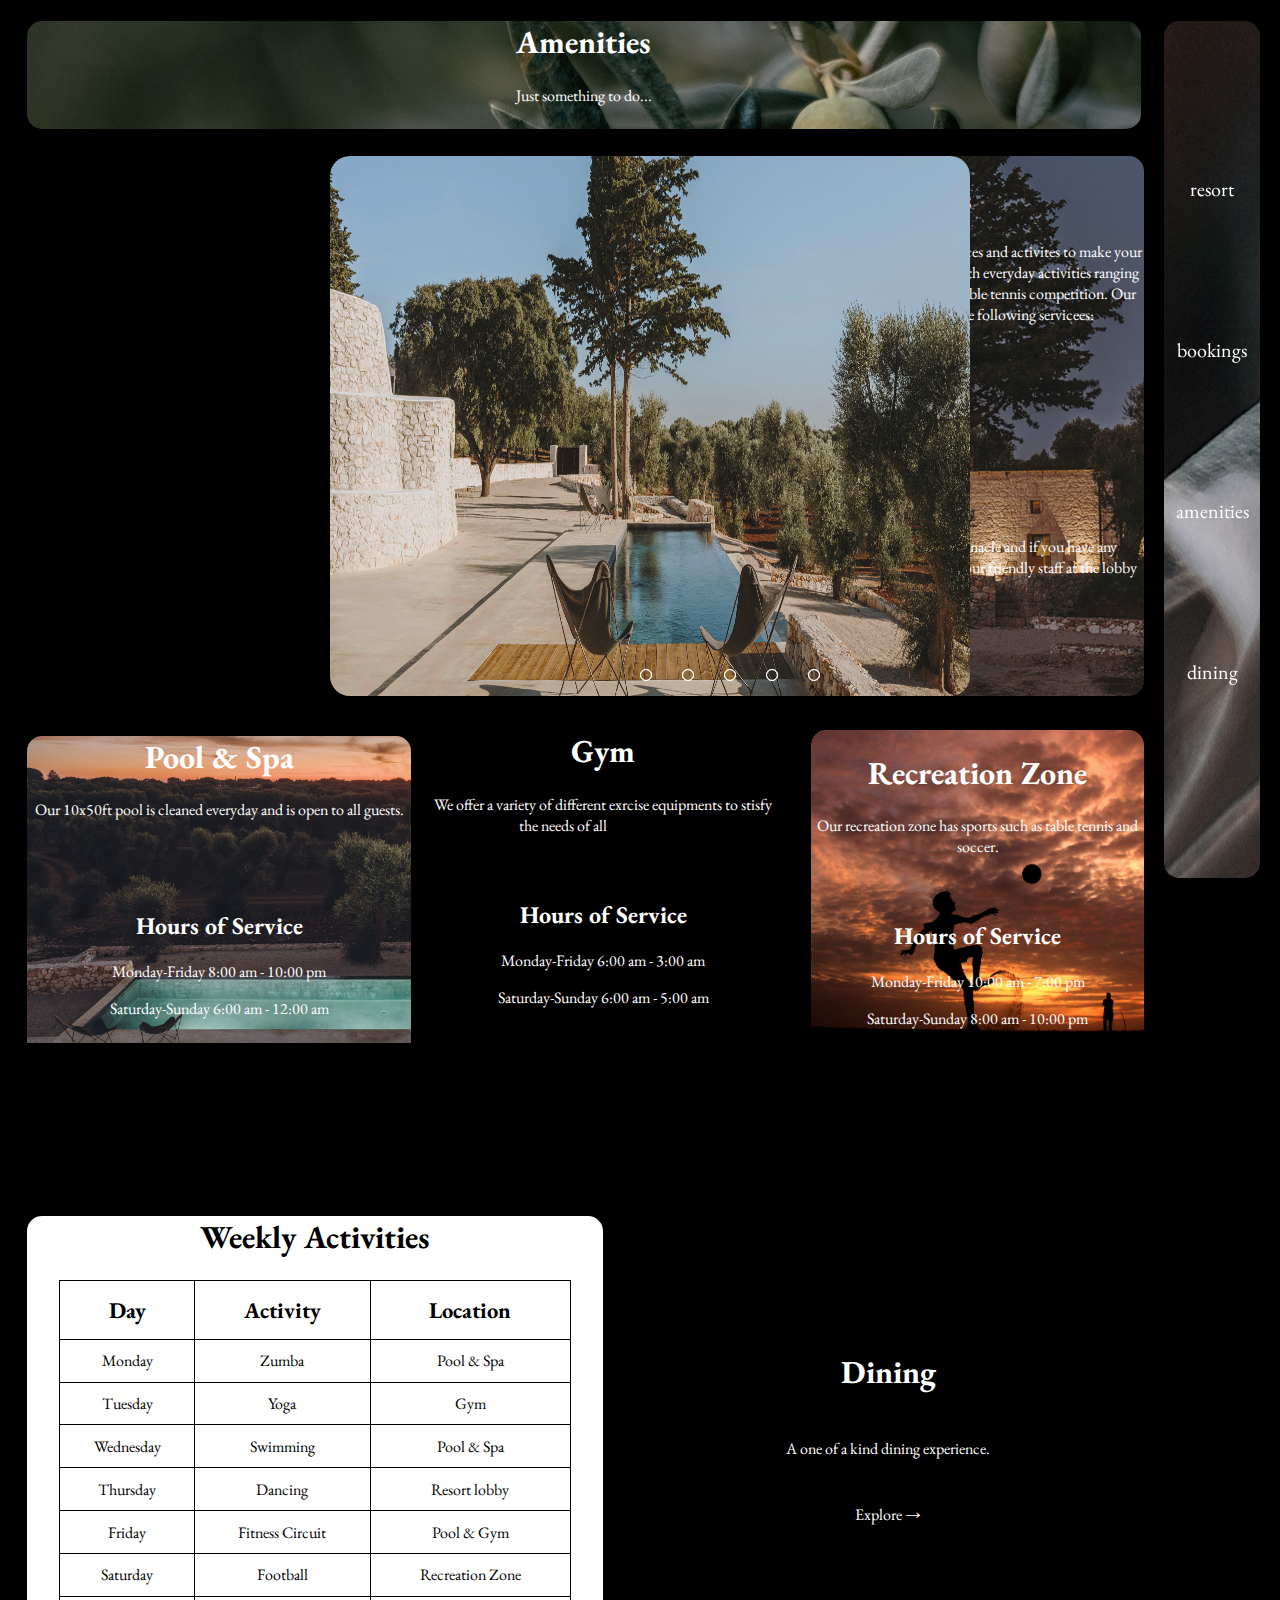
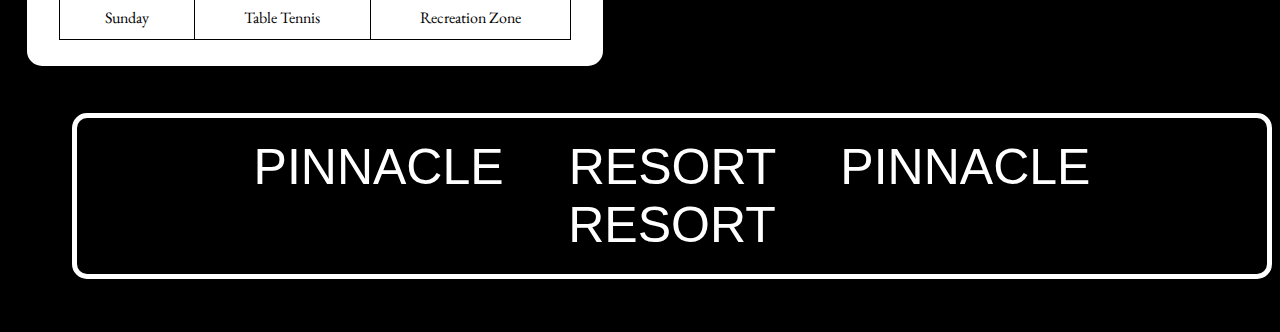
==== commit fb9916e6: "we changed some things today to make it all work together and look better" ====
--- a/amenities.html
+++ b/amenities.html
@@ -17,7 +17,7 @@
 
     <div class="sidenav">
         <a href="index.html">resort</a>
-        <a href="booking.html">bookings</a>
+        <a href="book.html">bookings</a>
         <a href="amenities.html">amenities</a>     
         <a href="dining.html">dining</a>        
    
@@ -25,7 +25,6 @@
 
     
     <div class="amenities-container">
-        <img src="12.jpg" alt="">
     <div class="amenities-text">
         <h1>Amenities</h1>
         <p>Just something to do...</p>
--- a/acss.css
+++ b/acss.css
@@ -25,21 +25,23 @@
     display: block;
   }
 
-.amenities-container{
+
+  .amenities-container{
     width: 87vw;
-    height: 40vh;
-   margin-left: 1.3vw;
-   margin-top: 2.5vh;
-
+    height: 12vh;
+    background-image: url('41.jpg');
+    background-size: 100%;
+    background-repeat: no-repeat;
+    background-position: top;
+    border-radius: 15px;
+    margin-left: 1.5vw;
+    color: white;
+    text-align: center;
+  }
    
    
 }
-.amenities-container img{
-    width: 87vw;
-    height: 40vh;
-    border-radius: 15px;
-
-}
+
 .amenities-text{
     text-align: center;
     color: white;
@@ -73,7 +75,7 @@
     height: 60vh;
     border-radius: 20px;
     overflow: hidden;
-    background-color: thistle;
+    background-color: white;
     
 }
 .slide{
@@ -277,7 +279,7 @@
 .events{
     color: black;
     margin-top: 4vh;
-    background-color: blanchedalmond;
+    background-color: white;
     border-radius: 15px;
     width: 45vw;
     height: 50vh;
